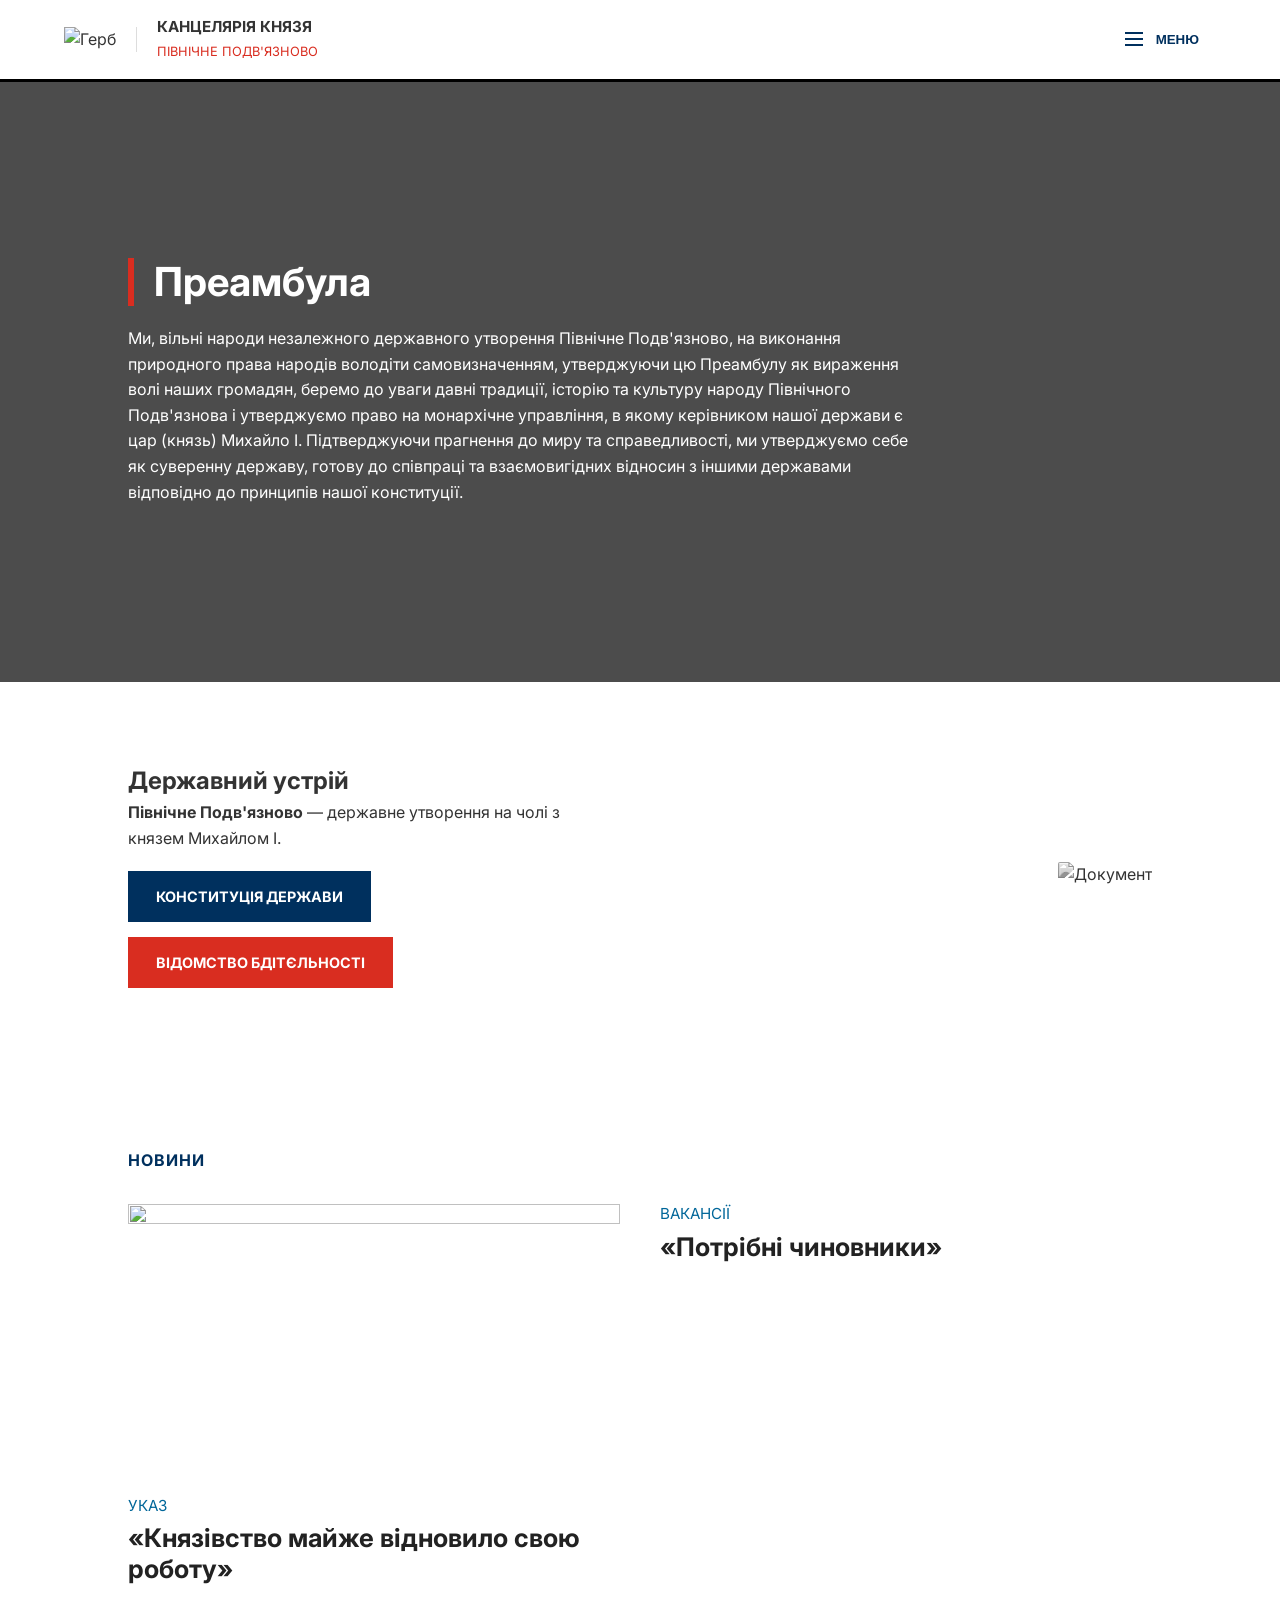
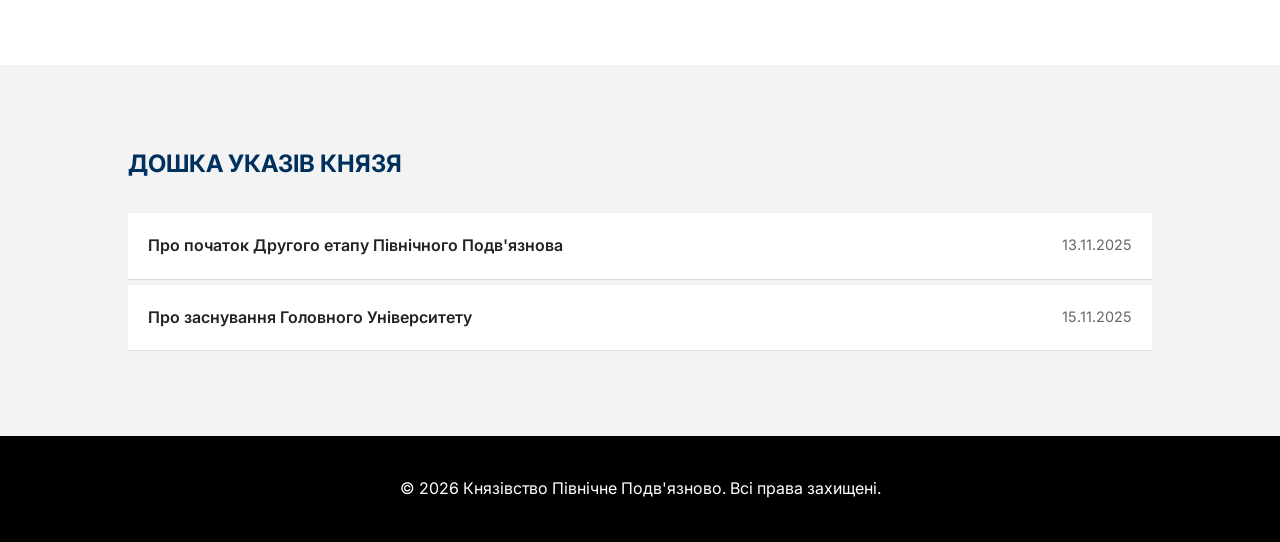
==== index.html @ 934196dd "Add files via upload" ====
<!DOCTYPE html>
<html lang="uk">
<head>
    <meta charset="UTF-8">
    <meta name="viewport" content="width=device-width, initial-scale=1.0">
    <title>Північне Подв'язново — Офіційний портал</title>
    <link href="https://fonts.googleapis.com/css2?family=Inter:wght@300;400;600;700&display=swap" rel="stylesheet">
    <style>
        :root {
            --gov-blue: #00305e;
            --gov-red: #d92d20;
            --gov-black: #000000;
            --gov-grey: #f3f3f3;
            --transition: all 0.3s cubic-bezier(0.25, 0.8, 0.25, 1);
        }

        * { box-sizing: border-box; margin: 0; padding: 0; }

        body {
            font-family: 'Inter', sans-serif;
            background-color: #fff;
            color: #333;
            line-height: 1.6;
        }

        /* --- ШАПКА ТА МЕНЮ --- */
        header {
            display: flex;
            align-items: center;
            justify-content: space-between;
            padding: 15px 5%;
            border-bottom: 3px solid var(--gov-black);
            background: #fff;
            position: sticky;
            top: 0;
            z-index: 1000;
        }

        .header-left { display: flex; align-items: center; }
        .logo-box img { height: 65px; margin-right: 20px; border-right: 1px solid #ddd; padding-right: 20px; }
        .header-title { font-weight: 700; text-transform: uppercase; font-size: 0.95rem; }
        .header-title span { color: var(--gov-red); font-size: 0.8rem; font-weight: 400; }

        .menu-btn {
            background: none; border: 2px solid transparent; cursor: pointer;
            display: flex; align-items: center; font-weight: 700; color: var(--gov-blue);
            padding: 8px 15px; transition: var(--transition);
        }
        .menu-btn:hover { color: var(--gov-red); border-color: var(--gov-red); }

        #menuOverlay {
            position: fixed; top: 0; left: 0; width: 100%; height: 100%;
            background: white; z-index: 2000; display: none; padding: 50px 10%;
            animation: fadeIn 0.3s ease; overflow-y: auto;
        }
        @keyframes fadeIn { from { opacity: 0; } to { opacity: 1; } }
        .close-btn { background: var(--gov-black); color: white; border: none; padding: 10px 25px; cursor: pointer; font-weight: 700; margin-bottom: 40px; }
        .close-btn:hover { background: var(--gov-red); }

        .menu-grid { display: grid; grid-template-columns: repeat(auto-fit, minmax(280px, 1fr)); gap: 40px; }
        .menu-section h3 { color: var(--gov-blue); border-bottom: 2px solid var(--gov-red); padding-bottom: 10px; margin-bottom: 15px; text-transform: uppercase; }
        .menu-list { list-style: none; }
        .menu-list li { margin-bottom: 12px; }
        .menu-list a { text-decoration: none; color: #000; transition: 0.2s; display: block; }
        .menu-list a:hover { color: var(--gov-red); padding-left: 8px; }

        /* --- БЛОК 1: ПРЕАМБУЛА --- */
        .block-preamble {
            position: relative; height: 600px; display: flex; align-items: center; color: white;
            background: url('Зображення/main_photo.png') top center/cover;
            padding: 0 10%;
        }
        .block-preamble::before {
            content: ""; position: absolute; top: 0; left: 0; width: 100%; height: 100%;
            background: rgba(0, 0, 0, 0.7); z-index: 1;
        }
        .preamble-content { position: relative; z-index: 2; max-width: 800px; }
        .preamble-content h1 { font-size: 2.5rem; margin-bottom: 20px; border-left: 6px solid var(--gov-red); padding-left: 20px; line-height: 1.2; }

        /* --- БЛОК 2: ПРО КНЯЗІВСТВО --- */
        .block-about { padding: 80px 10%; background: #fff; display: grid; grid-template-columns: 1fr 1fr; gap: 60px; align-items: center; }
        .btn-group { display: flex; gap: 15px; flex-wrap: wrap; margin-top: 20px; }
        .btn { padding: 14px 28px; text-decoration: none; font-weight: 700; transition: var(--transition); text-transform: uppercase; font-size: 0.9rem; border: none; cursor: pointer; }
        .btn-blue { background: var(--gov-blue); color: white; }
        .btn-red { background: var(--gov-red); color: white; }

        /* --- БЛОК 3: НОВИНИ --- */
        .block-news { padding: 80px 10%; background: #fff; }
        .section-label { color: var(--gov-blue); font-weight: 700; text-transform: uppercase; letter-spacing: 1px; display: block; margin-bottom: 30px; }
        
        .news-grid {
            display: grid;
            grid-template-columns: repeat(auto-fit, minmax(400px, 1fr));
            gap: 40px;
        }

        .news-card {
            text-decoration: none;
            color: inherit;
            display: flex;
            flex-direction: column;
            cursor: pointer;
        }

        .news-card img {
            width: 100%;
            aspect-ratio: 16 / 9;
            object-fit: cover;
            margin-bottom: 15px;
            transition: opacity 0.3s;
        }
        .news-card:hover img { opacity: 0.9; }

        .news-category {
            color: #006699;
            font-size: 0.95rem;
            font-weight: 400;
            margin-bottom: 8px;
            display: block;
            line-height: 1.3;
        }

        .news-card h3 {
            font-size: 1.6rem;
            font-weight: 700;
            line-height: 1.2;
            color: #222;
            margin: 0;
        }

        .show-more-container {
            margin-top: 50px;
            border-top: 1px solid #eee;
            padding-top: 25px;
        }

        .btn-show-more {
            background: none;
            border: none;
            color: #00305e;
            font-weight: 600;
            cursor: pointer;
            display: flex;
            align-items: center;
            font-size: 1.1rem;
            transition: 0.2s;
        }
        .btn-show-more:hover { color: var(--gov-red); }

        /* --- МОДАЛЬНЕ ВІКНО --- */
        #newsModal {
            position: fixed; top: 0; left: 0; width: 100%; height: 100%;
            background: rgba(0,0,0,0.85); z-index: 3000; display: none;
            overflow-y: auto; padding: 20px;
        }
        .modal-body {
            background: white; max-width: 900px; margin: 40px auto; 
            padding: 50px; position: relative; border-radius: 2px;
        }

        /* --- УКАЗИ --- */
        .block-decrees { padding: 80px 10%; background: var(--gov-grey); }
        .decree-item { 
            display: flex; justify-content: space-between; padding: 20px; 
            border-bottom: 1px solid #ddd; transition: 0.2s; background: white; margin-bottom: 5px;
            cursor: pointer;
        }
        .decree-item:hover { border-left: 5px solid var(--gov-red); padding-left: 25px; }
        .decree-title { font-weight: 600; color: #222; }
        .decree-date { color: #666; font-size: 0.9rem; }

        footer { padding: 40px 10%; background: var(--gov-black); color: white; text-align: center; }

        @media (max-width: 768px) {
            .block-about { grid-template-columns: 1fr; }
            .news-grid { grid-template-columns: 1fr; }
            .modal-body { padding: 25px; }
            .decree-item { flex-direction: column; gap: 5px; }
        }
    </style>
</head>
<body>

<div id="menuOverlay">
    <button class="close-btn" onclick="toggleMenu()">✕ ЗАКРИТИ МЕНЮ</button>
    <div class="menu-grid">
        <div class="menu-section">
            <h3>Держава</h3>
            <ul class="menu-list">
                <li><a href="index.html">Головна сторінка</a></li>
                <li><a href="about.html">Про державу</a></li>
                <li><a href="constitution.html">Конституція</a></li>
            </ul>
        </div>
        <div class="menu-section">
            <h3>Канцлер</h3>
            <ul class="menu-list">
                <li><a href="kantsler.html">Відомство Канцлера</a></li>
                <li><a href="bditelnosti.html">Відомство Бдітєльності</a></li>
                <li><a href="groshey.html">Відомство Грошей</a></li>
                <li><a href="sprav.html">Відомство Земських справ</a></li>
                <li><a href="rosvidka.html">Служба Зовнішньої Розвідки</a></li>
                <li><a href="naval.html">Флот Північного Підв'язнова</a></li>
                <li><a href="FASDN.html">FASDN</a></li>
                <li><a href="APDPN.html">APDPN</a></li>
            </ul>
        </div>
        <div class="menu-section">
            <h3>Громадянам</h3>
            <ul class="menu-list">
                <li><a href="#">Титули та жалування</a></li>
                <li><a href="#">Підданство</a></li>
            </ul>
        </div>
    </div>
</div>

<header>
    <div class="header-left">
        <div class="logo-box"><img src="Зображення/герб.png" alt="Герб"></div>
        <div class="header-title">Канцелярія Князя <br><span>Північне Подв'язново</span></div>
    </div>
    <button class="menu-btn" onclick="toggleMenu()">
        <svg width="24" height="24" viewBox="0 0 24 24" fill="none" stroke="currentColor" stroke-width="2"><line x1="3" y1="12" x2="21" y2="12"></line><line x1="3" y1="6" x2="21" y2="6"></line><line x1="3" y1="18" x2="21" y2="18"></line></svg>
        <span style="margin-left:10px">МЕНЮ</span>
    </button>
</header>

<section class="block-preamble">
    <div class="preamble-content">
        <h1>Преамбула</h1>
        <p>Ми, вільні народи незалежного державного утворення Північне Подв'язново, на виконання природного права народів володіти самовизначенням, утверджуючи цю Преамбулу як вираження волі наших громадян, беремо до уваги давні традиції, історію та культуру народу Північного Подв'язнова і утверджуємо право на монархічне управління, в якому керівником нашої держави є цар (князь) Михайло I. Підтверджуючи прагнення до миру та справедливості, ми утверджуємо себе як суверенну державу, готову до співпраці та взаємовигідних відносин з іншими державами відповідно до принципів нашої конституції.</p>
    </div>
</section>

<section class="block-about">
    <div class="about-text">
        <h2>Державний устрій</h2>
        <p><strong>Північне Подв'язново</strong> — державне утворення на чолі з князем Михайлом I.</p>
        <div class="btn-group">
            <a href="constitution.html" class="btn btn-blue">Конституція держави</a>
            <a href="bditelnosti.html" class="btn btn-red">Відомство Бдітєльності</a>
        </div>
    </div>
    <div style="text-align: right;">
        <img src="https://images.unsplash.com/photo-1599427303058-f04cbcf4756f?q=80&w=500" alt="Документ" style="width: 100%; max-width: 400px; border-radius: 2px; filter: grayscale(1);">
    </div>
</section>

<section class="block-news">
    <span class="section-label">Новини</span>
    <div id="news-container" class="news-grid"></div>
    
    <div class="show-more-container">
        <button id="load-more-btn" class="btn-show-more" onclick="showMoreNews()">
            <span style="font-size: 24px; margin-right: 12px; font-weight: 300;">+</span> показати більше
        </button>
    </div>
</section>

<section class="block-decrees">
    <h2 style="margin-bottom: 30px; text-transform: uppercase; color: var(--gov-blue);">Дошка указів князя</h2>
    <div id="decrees-container">
        </div>
</section>

<div id="newsModal">
    <div class="modal-body">
        <button onclick="closeNews()" style="position:absolute; top:30px; right:30px; border:none; background:var(--gov-red); color:white; padding:10px 20px; cursor:pointer; font-weight:bold;">✕ ЗАКРИТИ</button>
        <div id="modalContent"></div>
    </div>
</div>

<footer>
    <p>&copy; 2026 Князівство Північне Подв'язново. Всі права захищені.</p>
</footer>

<script>
    // --- МЕНЮ ---
    function toggleMenu() {
        const menu = document.getElementById('menuOverlay');
        const isVisible = menu.style.display === 'block';
        menu.style.display = isVisible ? 'none' : 'block';
        document.body.style.overflow = isVisible ? 'auto' : 'hidden';
    }

    // --- ЛОГІКА НОВИН ---
    let currentLimit = 2;
    let allNewsData = [];

    async function loadNews() {
        try {
            const response = await fetch('news.json');
            allNewsData = await response.json();
            renderNews();
        } catch (error) {
            console.error("Помилка завантаження news.json:", error);
        }
    }

    function renderNews() {
        const container = document.getElementById('news-container');
        const visibleNews = allNewsData.slice(0, currentLimit);
        
        container.innerHTML = visibleNews.map(item => `
            <div class="news-card" onclick="openNews(${item.id})">
                ${item.image ? `<img src="${item.image}" alt="">` : ''}
                <div class="news-body">
                    <span class="news-category">${item.category}</span>
                    <h3>«${item.title}»</h3>
                </div>
            </div>
        `).join('');

        if (currentLimit >= allNewsData.length) {
            document.querySelector('.show-more-container').style.display = 'none';
        }
    }

    function showMoreNews() {
        currentLimit += 2;
        renderNews();
    }

    function openNews(id) {
        const item = allNewsData.find(n => n.id === id);
        const modal = document.getElementById('newsModal');
        const content = document.getElementById('modalContent');
        
        content.innerHTML = `
            <span style="color:#006699; font-weight:600; text-transform:uppercase; font-size:0.9rem;">${item.category}</span>
            <h2 style="margin:15px 0; font-size:2.5rem; line-height:1.1;">«${item.title}»</h2>
            <p style="color:#888; margin-bottom:30px;">Опубліковано: ${item.date}</p>
            ${item.image ? `<img src="${item.image}" style="width:100%; margin-bottom:30px; border-radius:2px;">` : ''}
            <div style="font-size:1.2rem; line-height:1.8; color:#333; white-space: pre-wrap;">${item.fullText}</div>
        `;
        
        modal.style.display = 'block';
        document.body.style.overflow = 'hidden';
    }

    // --- ЛОГІКА УКАЗІВ ---
    async function loadDecrees() {
        try {
            const response = await fetch('decrees.json');
            const decreesData = await response.json();
            const container = document.getElementById('decrees-container');
            
            container.innerHTML = decreesData.map(decree => `
                <div class="decree-item" onclick="openDecree(${decree.id})">
                    <span class="decree-title">${decree.title}</span>
                    <span class="decree-date">${decree.date}</span>
                </div>
            `).join('');

            window.allDecrees = decreesData;
        } catch (error) {
            console.error("Помилка завантаження указів:", error);
        }
    }

    function openDecree(id) {
        const decree = window.allDecrees.find(d => d.id === id);
        const modal = document.getElementById('newsModal');
        const content = document.getElementById('modalContent');
        
        content.innerHTML = `
            <span style="color:var(--gov-red); font-weight:700; text-transform:uppercase; letter-spacing:1px;">Офіційний указ</span>
            <h2 style="margin:15px 0; font-size:2rem; line-height:1.2;">${decree.title}</h2>
            <p style="color:#666;">Дата видання: ${decree.date}</p>
            <hr style="margin:20px 0; border:0; border-top:2px solid var(--gov-black);">
            <div style="font-size:1.15rem; line-height:1.8; white-space: pre-wrap; font-family: 'Times New Roman', serif; color:#111;">${decree.fullText}</div>
        `;
        
        modal.style.display = 'block';
        document.body.style.overflow = 'hidden';
    }

    function closeNews() {
        document.getElementById('newsModal').style.display = 'none';
        document.body.style.overflow = 'auto';
    }

    // СТАРТ
    window.onload = () => {
        loadNews();
        loadDecrees();
    };
</script>

</body>
</html>
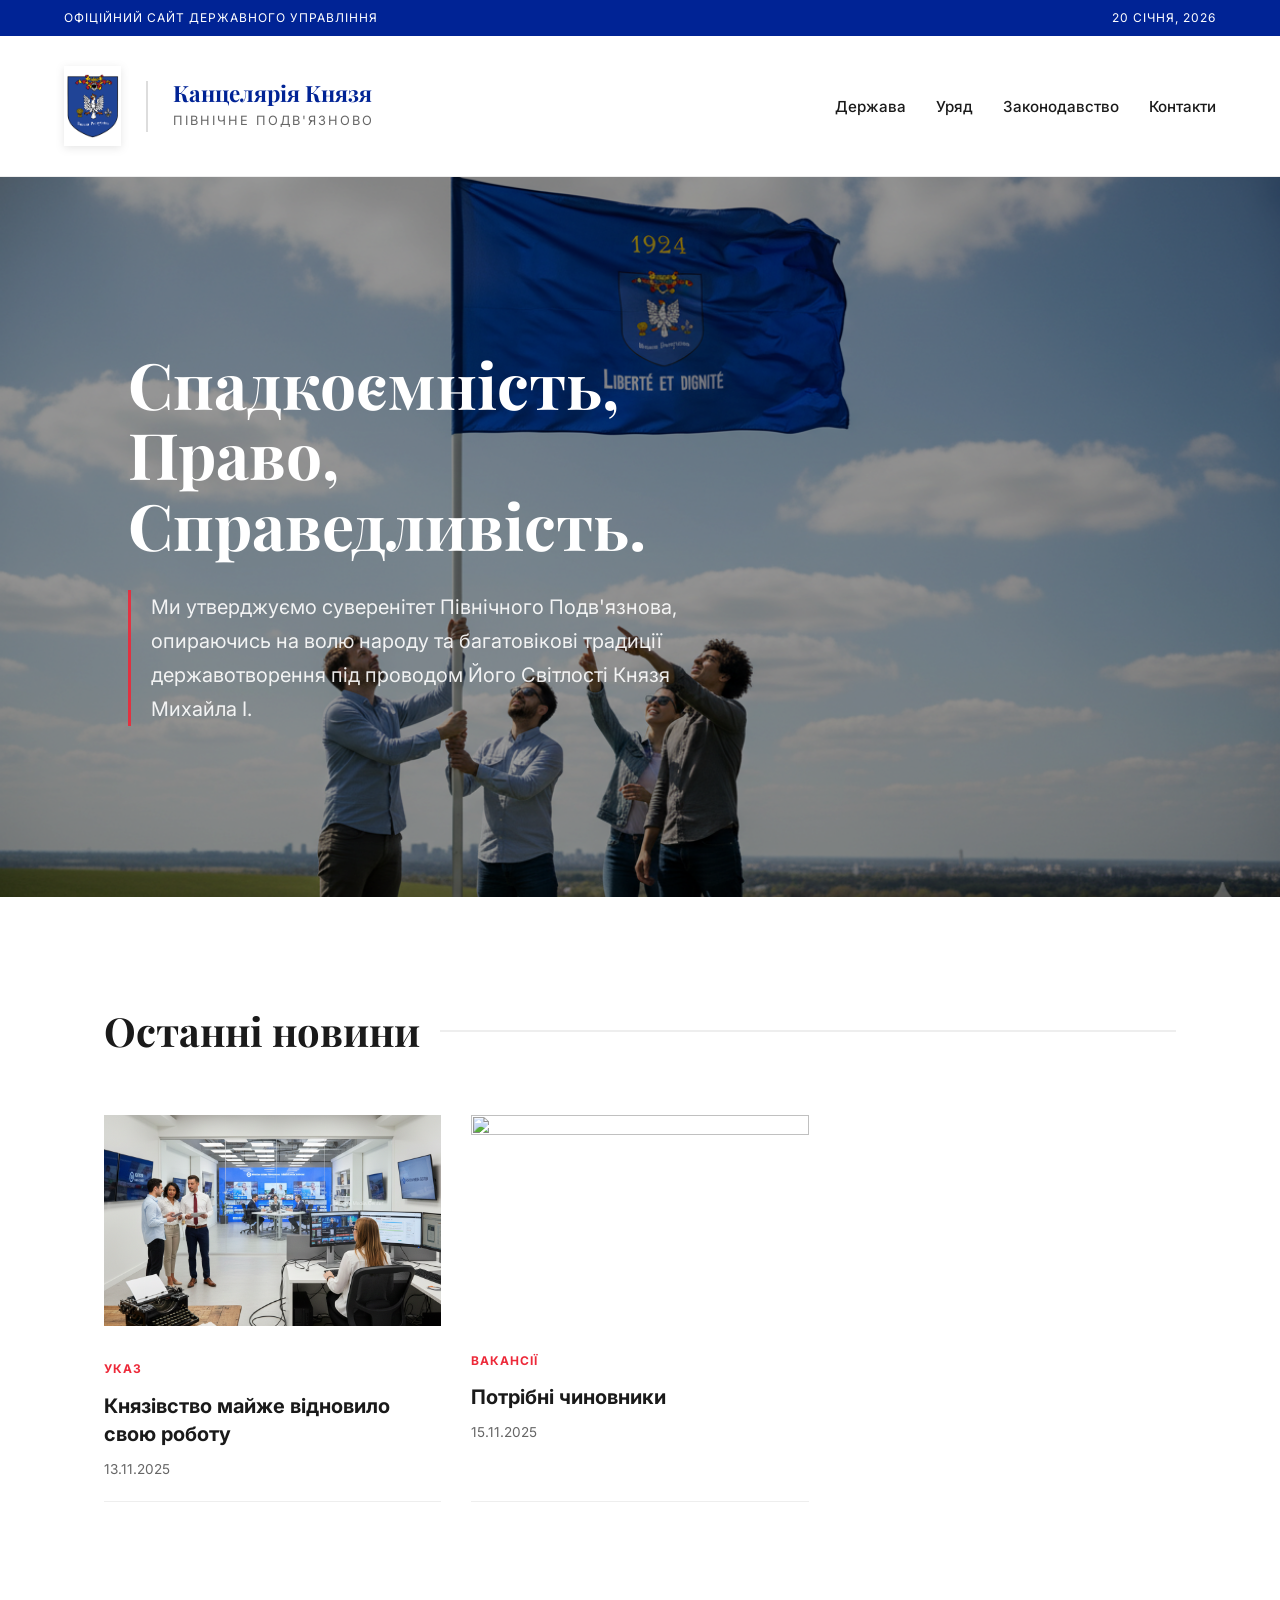
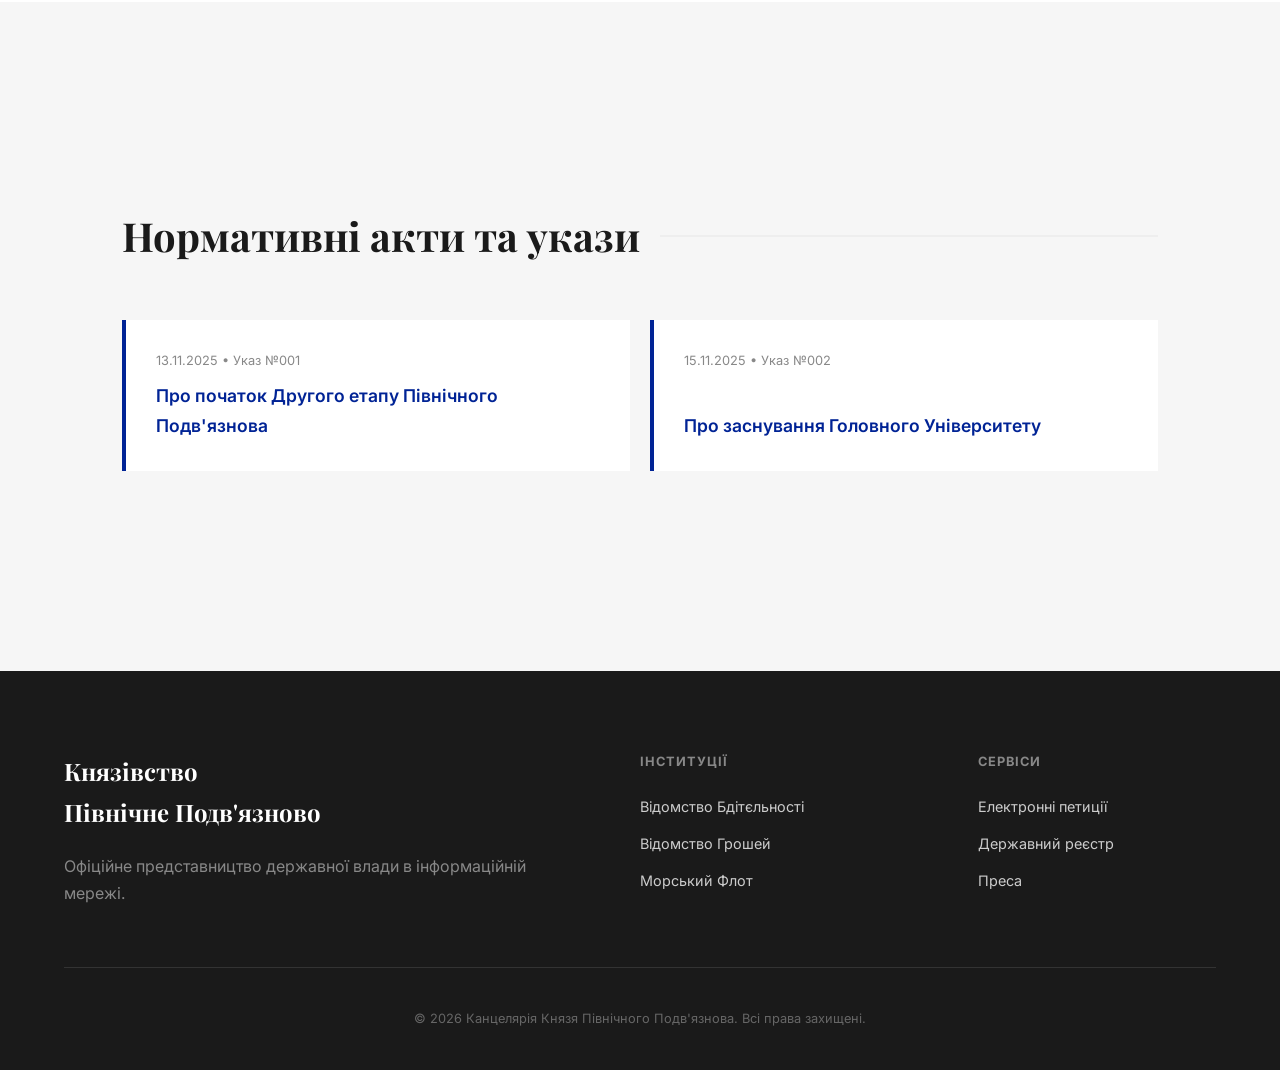
==== commit 7d9c781c: "Add files via upload" ====
--- a/index.html
+++ b/index.html
@@ -3,390 +3,507 @@
 <head>
     <meta charset="UTF-8">
     <meta name="viewport" content="width=device-width, initial-scale=1.0">
-    <title>Північне Подв'язново — Офіційний портал</title>
-    <link href="https://fonts.googleapis.com/css2?family=Inter:wght@300;400;600;700&display=swap" rel="stylesheet">
+    <title>Офіційний портал | Північне Подв'язново</title>
+    <link href="https://fonts.googleapis.com/css2?family=Inter:wght@300;400;500;600;700&family=Playfair+Display:wght@700&display=swap" rel="stylesheet">
     <style>
         :root {
-            --gov-blue: #00305e;
-            --gov-red: #d92d20;
-            --gov-black: #000000;
-            --gov-grey: #f3f3f3;
-            --transition: all 0.3s cubic-bezier(0.25, 0.8, 0.25, 1);
+            --color-primary: #002395; /* Deep European Blue */
+            --color-accent: #ed2939;  /* Noble Red */
+            --color-text: #1a1a1a;
+            --color-bg-alt: #f6f6f6;
+            --container-width: 1200px;
+            --transition: all 0.4s cubic-bezier(0.165, 0.84, 0.44, 1);
         }
 
         * { box-sizing: border-box; margin: 0; padding: 0; }
 
         body {
-            font-family: 'Inter', sans-serif;
-            background-color: #fff;
-            color: #333;
-            line-height: 1.6;
-        }
-
-        /* --- ШАПКА ТА МЕНЮ --- */
+            font-family: 'Inter', -apple-system, sans-serif;
+            background-color: #ffffff;
+            color: var(--color-text);
+            line-height: 1.7;
+            -webkit-font-smoothing: antialiased;
+        }
+
+        /* --- ВЕРХНЯ ПАНЕЛЬ (Top Bar) --- */
+        .top-bar {
+            background: var(--color-primary);
+            color: white;
+            padding: 8px 5%;
+            font-size: 0.75rem;
+            letter-spacing: 1px;
+            text-transform: uppercase;
+            display: flex;
+            justify-content: space-between;
+        }
+
+        /* --- ШАПКА (Header) --- */
         header {
+            padding: 30px 5%;
             display: flex;
             align-items: center;
             justify-content: space-between;
-            padding: 15px 5%;
-            border-bottom: 3px solid var(--gov-black);
             background: #fff;
+            border-bottom: 1px solid #eee;
             position: sticky;
             top: 0;
             z-index: 1000;
         }
 
-        .header-left { display: flex; align-items: center; }
-        .logo-box img { height: 65px; margin-right: 20px; border-right: 1px solid #ddd; padding-right: 20px; }
-        .header-title { font-weight: 700; text-transform: uppercase; font-size: 0.95rem; }
-        .header-title span { color: var(--gov-red); font-size: 0.8rem; font-weight: 400; }
-
-        .menu-btn {
-            background: none; border: 2px solid transparent; cursor: pointer;
-            display: flex; align-items: center; font-weight: 700; color: var(--gov-blue);
-            padding: 8px 15px; transition: var(--transition);
-        }
-        .menu-btn:hover { color: var(--gov-red); border-color: var(--gov-red); }
-
-        #menuOverlay {
-            position: fixed; top: 0; left: 0; width: 100%; height: 100%;
-            background: white; z-index: 2000; display: none; padding: 50px 10%;
-            animation: fadeIn 0.3s ease; overflow-y: auto;
-        }
-        @keyframes fadeIn { from { opacity: 0; } to { opacity: 1; } }
-        .close-btn { background: var(--gov-black); color: white; border: none; padding: 10px 25px; cursor: pointer; font-weight: 700; margin-bottom: 40px; }
-        .close-btn:hover { background: var(--gov-red); }
-
-        .menu-grid { display: grid; grid-template-columns: repeat(auto-fit, minmax(280px, 1fr)); gap: 40px; }
-        .menu-section h3 { color: var(--gov-blue); border-bottom: 2px solid var(--gov-red); padding-bottom: 10px; margin-bottom: 15px; text-transform: uppercase; }
-        .menu-list { list-style: none; }
-        .menu-list li { margin-bottom: 12px; }
-        .menu-list a { text-decoration: none; color: #000; transition: 0.2s; display: block; }
-        .menu-list a:hover { color: var(--gov-red); padding-left: 8px; }
-
-        /* --- БЛОК 1: ПРЕАМБУЛА --- */
-        .block-preamble {
-            position: relative; height: 600px; display: flex; align-items: center; color: white;
-            background: url('Зображення/main_photo.png') top center/cover;
+        .gov-brand {
+            display: flex;
+            align-items: center;
+            gap: 25px;
+        }
+
+        .logo-seal {
+            height: 80px;
+            filter: drop-shadow(0 2px 4px rgba(0,0,0,0.1));
+        }
+
+        .brand-text {
+            border-left: 2px solid #ddd;
+            padding-left: 25px;
+        }
+
+        .brand-text h1 {
+            font-family: 'Playfair Display', serif;
+            font-size: 1.4rem;
+            line-height: 1.1;
+            color: var(--color-primary);
+        }
+
+        .brand-text p {
+            font-size: 0.8rem;
+            text-transform: uppercase;
+            letter-spacing: 2px;
+            color: #666;
+            margin-top: 5px;
+        }
+
+        /* --- НАВІГАЦІЯ --- */
+        nav ul {
+            display: flex;
+            list-style: none;
+            gap: 30px;
+        }
+
+        nav a {
+            text-decoration: none;
+            color: var(--color-text);
+            font-weight: 500;
+            font-size: 0.95rem;
+            transition: var(--transition);
+            padding-bottom: 5px;
+            border-bottom: 2px solid transparent;
+        }
+
+        nav a:hover {
+            color: var(--color-primary);
+            border-bottom-color: var(--color-accent);
+        }
+
+        /* --- ГЕРОЙ-СЕКЦІЯ (Hero) --- */
+        .hero {
+            position: relative;
+            height: 80vh;
+            min-height: 600px;
+            background: #000;
+            display: flex;
+            align-items: center;
+            overflow: hidden;
+        }
+
+        .hero-img {
+            position: absolute;
+            width: 100%;
+            height: 100%;
+            object-fit: cover;
+            opacity: 0.6;
+        }
+
+        .hero-content {
+            position: relative;
+            z-index: 10;
+            color: white;
             padding: 0 10%;
-        }
-        .block-preamble::before {
-            content: ""; position: absolute; top: 0; left: 0; width: 100%; height: 100%;
-            background: rgba(0, 0, 0, 0.7); z-index: 1;
-        }
-        .preamble-content { position: relative; z-index: 2; max-width: 800px; }
-        .preamble-content h1 { font-size: 2.5rem; margin-bottom: 20px; border-left: 6px solid var(--gov-red); padding-left: 20px; line-height: 1.2; }
-
-        /* --- БЛОК 2: ПРО КНЯЗІВСТВО --- */
-        .block-about { padding: 80px 10%; background: #fff; display: grid; grid-template-columns: 1fr 1fr; gap: 60px; align-items: center; }
-        .btn-group { display: flex; gap: 15px; flex-wrap: wrap; margin-top: 20px; }
-        .btn { padding: 14px 28px; text-decoration: none; font-weight: 700; transition: var(--transition); text-transform: uppercase; font-size: 0.9rem; border: none; cursor: pointer; }
-        .btn-blue { background: var(--gov-blue); color: white; }
-        .btn-red { background: var(--gov-red); color: white; }
-
-        /* --- БЛОК 3: НОВИНИ --- */
-        .block-news { padding: 80px 10%; background: #fff; }
-        .section-label { color: var(--gov-blue); font-weight: 700; text-transform: uppercase; letter-spacing: 1px; display: block; margin-bottom: 30px; }
-        
+            max-width: 900px;
+        }
+
+        .hero-content h2 {
+            font-family: 'Playfair Display', serif;
+            font-size: 4rem;
+            line-height: 1.1;
+            margin-bottom: 30px;
+        }
+
+        .hero-content p {
+            font-size: 1.25rem;
+            opacity: 0.9;
+            max-width: 600px;
+            border-left: 3px solid var(--color-accent);
+            padding-left: 20px;
+        }
+
+        /* --- СІТКА НОВИН --- */
+        .section-container {
+            padding: 100px 5%;
+            max-width: var(--container-width);
+            margin: 0 auto;
+        }
+
+        .section-title {
+            font-family: 'Playfair Display', serif;
+            font-size: 2.5rem;
+            margin-bottom: 50px;
+            display: flex;
+            align-items: center;
+            gap: 20px;
+        }
+
+        .section-title::after {
+            content: "";
+            height: 2px;
+            background: #eee;
+            flex-grow: 1;
+        }
+
         .news-grid {
             display: grid;
-            grid-template-columns: repeat(auto-fit, minmax(400px, 1fr));
-            gap: 40px;
+            grid-template-columns: repeat(3, 1fr);
+            gap: 30px;
         }
 
         .news-card {
             text-decoration: none;
             color: inherit;
-            display: flex;
-            flex-direction: column;
+            transition: var(--transition);
+            border-bottom: 1px solid #eee;
+            padding-bottom: 20px;
             cursor: pointer;
+        }
+
+        .news-card:hover {
+            transform: translateY(-5px);
         }
 
         .news-card img {
             width: 100%;
-            aspect-ratio: 16 / 9;
+            aspect-ratio: 16/10;
             object-fit: cover;
-            margin-bottom: 15px;
-            transition: opacity 0.3s;
-        }
-        .news-card:hover img { opacity: 0.9; }
-
-        .news-category {
-            color: #006699;
-            font-size: 0.95rem;
-            font-weight: 400;
-            margin-bottom: 8px;
-            display: block;
-            line-height: 1.3;
+            margin-bottom: 20px;
+        }
+
+        .news-tag {
+            color: var(--color-accent);
+            font-weight: 700;
+            font-size: 0.75rem;
+            text-transform: uppercase;
+            letter-spacing: 1px;
         }
 
         .news-card h3 {
-            font-size: 1.6rem;
-            font-weight: 700;
-            line-height: 1.2;
-            color: #222;
-            margin: 0;
-        }
-
-        .show-more-container {
-            margin-top: 50px;
-            border-top: 1px solid #eee;
-            padding-top: 25px;
-        }
-
-        .btn-show-more {
-            background: none;
+            font-size: 1.25rem;
+            margin: 10px 0;
+            line-height: 1.4;
+        }
+
+        /* --- ПАНЕЛЬ УКАЗІВ --- */
+        .decree-section {
+            background: var(--color-bg-alt);
+            padding: 100px 5%;
+        }
+
+        .decree-list {
+            display: grid;
+            grid-template-columns: 1fr 1fr;
+            gap: 20px;
+        }
+
+        .decree-item {
+            background: #fff;
+            padding: 30px;
+            display: flex;
+            flex-direction: column;
+            justify-content: space-between;
+            border-left: 4px solid var(--color-primary);
+            transition: var(--transition);
+            cursor: pointer;
+        }
+
+        .decree-item:hover {
+            box-shadow: 0 10px 30px rgba(0,0,0,0.05);
+        }
+
+        .decree-meta { font-size: 0.8rem; color: #888; margin-bottom: 10px; }
+        .decree-name { font-weight: 600; font-size: 1.1rem; color: var(--color-primary); }
+
+        /* --- МОДАЛЬНЕ ВІКНО (Quick View) --- */
+        .modal-overlay {
+            position: fixed;
+            top: 0; left: 0; width: 100%; height: 100%;
+            background: rgba(0, 0, 0, 0.4);
+            backdrop-filter: blur(8px);
+            z-index: 2000;
+            display: none;
+            justify-content: center;
+            align-items: center;
+            padding: 20px;
+        }
+
+        .modal-window {
+            background: white;
+            width: 100%;
+            max-width: 800px;
+            max-height: 90vh;
+            overflow-y: auto;
+            position: relative;
+            padding: 60px;
+            box-shadow: 0 25px 50px -12px rgba(0, 0, 0, 0.25);
+        }
+
+        .modal-close {
+            position: absolute;
+            top: 20px;
+            right: 20px;
+            background: var(--color-bg-alt);
             border: none;
-            color: #00305e;
-            font-weight: 600;
+            width: 40px;
+            height: 40px;
             cursor: pointer;
+            font-size: 1.5rem;
             display: flex;
             align-items: center;
-            font-size: 1.1rem;
-            transition: 0.2s;
-        }
-        .btn-show-more:hover { color: var(--gov-red); }
-
-        /* --- МОДАЛЬНЕ ВІКНО --- */
-        #newsModal {
-            position: fixed; top: 0; left: 0; width: 100%; height: 100%;
-            background: rgba(0,0,0,0.85); z-index: 3000; display: none;
-            overflow-y: auto; padding: 20px;
-        }
-        .modal-body {
-            background: white; max-width: 900px; margin: 40px auto; 
-            padding: 50px; position: relative; border-radius: 2px;
-        }
-
-        /* --- УКАЗИ --- */
-        .block-decrees { padding: 80px 10%; background: var(--gov-grey); }
-        .decree-item { 
-            display: flex; justify-content: space-between; padding: 20px; 
-            border-bottom: 1px solid #ddd; transition: 0.2s; background: white; margin-bottom: 5px;
-            cursor: pointer;
-        }
-        .decree-item:hover { border-left: 5px solid var(--gov-red); padding-left: 25px; }
-        .decree-title { font-weight: 600; color: #222; }
-        .decree-date { color: #666; font-size: 0.9rem; }
-
-        footer { padding: 40px 10%; background: var(--gov-black); color: white; text-align: center; }
+            justify-content: center;
+            transition: var(--transition);
+        }
+
+        .modal-close:hover {
+            background: var(--color-accent);
+            color: white;
+        }
+
+        .modal-content-text {
+            font-size: 1.15rem;
+            line-height: 1.8;
+            color: #333;
+            white-space: pre-wrap;
+        }
+
+        /* --- ФУТЕР --- */
+        footer {
+            background: var(--color-text);
+            color: white;
+            padding: 80px 5% 40px;
+        }
+
+        .footer-grid {
+            max-width: var(--container-width);
+            margin: 0 auto;
+            display: grid;
+            grid-template-columns: 2fr 1fr 1fr;
+            gap: 100px;
+            margin-bottom: 60px;
+        }
+
+        .footer-logo h2 { font-family: 'Playfair Display', serif; margin-bottom: 20px; }
+        .footer-links h4 { margin-bottom: 20px; text-transform: uppercase; font-size: 0.8rem; letter-spacing: 1px; color: #888; }
+        .footer-links ul { list-style: none; }
+        .footer-links li { margin-bottom: 10px; }
+        .footer-links a { color: #ccc; text-decoration: none; font-size: 0.9rem; }
+        
+        .footer-bottom {
+            border-top: 1px solid #333;
+            padding-top: 40px;
+            text-align: center;
+            font-size: 0.8rem;
+            color: #666;
+        }
+
+        /* Адаптивність */
+        @media (max-width: 1024px) {
+            .news-grid { grid-template-columns: repeat(2, 1fr); }
+            .hero-content h2 { font-size: 2.5rem; }
+        }
 
         @media (max-width: 768px) {
-            .block-about { grid-template-columns: 1fr; }
-            .news-grid { grid-template-columns: 1fr; }
-            .modal-body { padding: 25px; }
-            .decree-item { flex-direction: column; gap: 5px; }
+            header { flex-direction: column; gap: 20px; }
+            .news-grid, .decree-list, .footer-grid { grid-template-columns: 1fr; }
+            .gov-brand { flex-direction: column; text-align: center; }
+            .brand-text { border: none; padding: 0; }
+            .modal-window { padding: 30px; }
         }
     </style>
 </head>
 <body>
 
-<div id="menuOverlay">
-    <button class="close-btn" onclick="toggleMenu()">✕ ЗАКРИТИ МЕНЮ</button>
-    <div class="menu-grid">
-        <div class="menu-section">
-            <h3>Держава</h3>
-            <ul class="menu-list">
-                <li><a href="index.html">Головна сторінка</a></li>
-                <li><a href="about.html">Про державу</a></li>
-                <li><a href="constitution.html">Конституція</a></li>
+    <div class="top-bar">
+        <span>Офіційний сайт державного управління</span>
+        <span>20 Січня, 2026</span>
+    </div>
+
+    <header>
+        <div class="gov-brand">
+            <img src="Зображення/герб.png" alt="Seal" class="logo-seal">
+            <div class="brand-text">
+                <h1>Канцелярія Князя</h1>
+                <p>Північне Подв'язново</p>
+            </div>
+        </div>
+        <nav>
+            <ul>
+                <li><a href="about.html">Держава</a></li>
+                <li><a href="kantsler.html">Уряд</a></li>
+                <li><a href="constitution.html">Законодавство</a></li>
+                <li><a href="#">Контакти</a></li>
             </ul>
+        </nav>
+    </header>
+
+    <section class="hero">
+        <img src="Зображення/main_photo.png" alt="Palace" class="hero-img">
+        <div class="hero-content">
+            <h2>Спадкоємність, <br>Право, Справедливість.</h2>
+            <p>Ми утверджуємо суверенітет Північного Подв'язнова, опираючись на волю народу та багатовікові традиції державотворення під проводом Його Світлості Князя Михайла I.</p>
         </div>
-        <div class="menu-section">
-            <h3>Канцлер</h3>
-            <ul class="menu-list">
-                <li><a href="kantsler.html">Відомство Канцлера</a></li>
-                <li><a href="bditelnosti.html">Відомство Бдітєльності</a></li>
-                <li><a href="groshey.html">Відомство Грошей</a></li>
-                <li><a href="sprav.html">Відомство Земських справ</a></li>
-                <li><a href="rosvidka.html">Служба Зовнішньої Розвідки</a></li>
-                <li><a href="naval.html">Флот Північного Підв'язнова</a></li>
-                <li><a href="FASDN.html">FASDN</a></li>
-                <li><a href="APDPN.html">APDPN</a></li>
-            </ul>
+    </section>
+
+    <main class="section-container">
+        <h2 class="section-title">Останні новини</h2>
+        <div id="news-container" class="news-grid">
+            </div>
+    </main>
+
+    <section class="decree-section">
+        <div class="section-container">
+            <h2 class="section-title">Нормативні акти та укази</h2>
+            <div id="decrees-container" class="decree-list">
+                </div>
         </div>
-        <div class="menu-section">
-            <h3>Громадянам</h3>
-            <ul class="menu-list">
-                <li><a href="#">Титули та жалування</a></li>
-                <li><a href="#">Підданство</a></li>
-            </ul>
+    </section>
+
+    <footer>
+        <div class="footer-grid">
+            <div class="footer-logo">
+                <h2>Князівство <br>Північне Подв'язново</h2>
+                <p style="color: #888;">Офіційне представництво державної влади в інформаційній мережі.</p>
+            </div>
+            <div class="footer-links">
+                <h4>Інституції</h4>
+                <ul>
+                    <li><a href="bditelnosti.html">Відомство Бдітєльності</a></li>
+                    <li><a href="groshey.html">Відомство Грошей</a></li>
+                    <li><a href="naval.html">Морський Флот</a></li>
+                </ul>
+            </div>
+            <div class="footer-links">
+                <h4>Сервіси</h4>
+                <ul>
+                    <li><a href="#">Електронні петиції</a></li>
+                    <li><a href="#">Державний реєстр</a></li>
+                    <li><a href="#">Преса</a></li>
+                </ul>
+            </div>
+        </div>
+        <div class="footer-bottom">
+            &copy; 2026 Канцелярія Князя Північного Подв'язнова. Всі права захищені.
+        </div>
+    </footer>
+
+    <div id="newsModal" class="modal-overlay" onclick="closeNews()">
+        <div class="modal-window" onclick="event.stopPropagation()">
+            <button class="modal-close" onclick="closeNews()">×</button>
+            <div id="modal-body">
+                </div>
         </div>
     </div>
-</div>
-
-<header>
-    <div class="header-left">
-        <div class="logo-box"><img src="Зображення/герб.png" alt="Герб"></div>
-        <div class="header-title">Канцелярія Князя <br><span>Північне Подв'язново</span></div>
-    </div>
-    <button class="menu-btn" onclick="toggleMenu()">
-        <svg width="24" height="24" viewBox="0 0 24 24" fill="none" stroke="currentColor" stroke-width="2"><line x1="3" y1="12" x2="21" y2="12"></line><line x1="3" y1="6" x2="21" y2="6"></line><line x1="3" y1="18" x2="21" y2="18"></line></svg>
-        <span style="margin-left:10px">МЕНЮ</span>
-    </button>
-</header>
-
-<section class="block-preamble">
-    <div class="preamble-content">
-        <h1>Преамбула</h1>
-        <p>Ми, вільні народи незалежного державного утворення Північне Подв'язново, на виконання природного права народів володіти самовизначенням, утверджуючи цю Преамбулу як вираження волі наших громадян, беремо до уваги давні традиції, історію та культуру народу Північного Подв'язнова і утверджуємо право на монархічне управління, в якому керівником нашої держави є цар (князь) Михайло I. Підтверджуючи прагнення до миру та справедливості, ми утверджуємо себе як суверенну державу, готову до співпраці та взаємовигідних відносин з іншими державами відповідно до принципів нашої конституції.</p>
-    </div>
-</section>
-
-<section class="block-about">
-    <div class="about-text">
-        <h2>Державний устрій</h2>
-        <p><strong>Північне Подв'язново</strong> — державне утворення на чолі з князем Михайлом I.</p>
-        <div class="btn-group">
-            <a href="constitution.html" class="btn btn-blue">Конституція держави</a>
-            <a href="bditelnosti.html" class="btn btn-red">Відомство Бдітєльності</a>
-        </div>
-    </div>
-    <div style="text-align: right;">
-        <img src="https://images.unsplash.com/photo-1599427303058-f04cbcf4756f?q=80&w=500" alt="Документ" style="width: 100%; max-width: 400px; border-radius: 2px; filter: grayscale(1);">
-    </div>
-</section>
-
-<section class="block-news">
-    <span class="section-label">Новини</span>
-    <div id="news-container" class="news-grid"></div>
-    
-    <div class="show-more-container">
-        <button id="load-more-btn" class="btn-show-more" onclick="showMoreNews()">
-            <span style="font-size: 24px; margin-right: 12px; font-weight: 300;">+</span> показати більше
-        </button>
-    </div>
-</section>
-
-<section class="block-decrees">
-    <h2 style="margin-bottom: 30px; text-transform: uppercase; color: var(--gov-blue);">Дошка указів князя</h2>
-    <div id="decrees-container">
-        </div>
-</section>
-
-<div id="newsModal">
-    <div class="modal-body">
-        <button onclick="closeNews()" style="position:absolute; top:30px; right:30px; border:none; background:var(--gov-red); color:white; padding:10px 20px; cursor:pointer; font-weight:bold;">✕ ЗАКРИТИ</button>
-        <div id="modalContent"></div>
-    </div>
-</div>
-
-<footer>
-    <p>&copy; 2026 Князівство Північне Подв'язново. Всі права захищені.</p>
-</footer>
-
-<script>
-    // --- МЕНЮ ---
-    function toggleMenu() {
-        const menu = document.getElementById('menuOverlay');
-        const isVisible = menu.style.display === 'block';
-        menu.style.display = isVisible ? 'none' : 'block';
-        document.body.style.overflow = isVisible ? 'auto' : 'hidden';
-    }
-
-    // --- ЛОГІКА НОВИН ---
-    let currentLimit = 2;
-    let allNewsData = [];
-
-    async function loadNews() {
-        try {
-            const response = await fetch('news.json');
-            allNewsData = await response.json();
-            renderNews();
-        } catch (error) {
-            console.error("Помилка завантаження news.json:", error);
-        }
-    }
-
-    function renderNews() {
-        const container = document.getElementById('news-container');
-        const visibleNews = allNewsData.slice(0, currentLimit);
-        
-        container.innerHTML = visibleNews.map(item => `
-            <div class="news-card" onclick="openNews(${item.id})">
-                ${item.image ? `<img src="${item.image}" alt="">` : ''}
-                <div class="news-body">
-                    <span class="news-category">${item.category}</span>
-                    <h3>«${item.title}»</h3>
-                </div>
-            </div>
-        `).join('');
-
-        if (currentLimit >= allNewsData.length) {
-            document.querySelector('.show-more-container').style.display = 'none';
-        }
-    }
-
-    function showMoreNews() {
-        currentLimit += 2;
-        renderNews();
-    }
-
-    function openNews(id) {
-        const item = allNewsData.find(n => n.id === id);
-        const modal = document.getElementById('newsModal');
-        const content = document.getElementById('modalContent');
-        
-        content.innerHTML = `
-            <span style="color:#006699; font-weight:600; text-transform:uppercase; font-size:0.9rem;">${item.category}</span>
-            <h2 style="margin:15px 0; font-size:2.5rem; line-height:1.1;">«${item.title}»</h2>
-            <p style="color:#888; margin-bottom:30px;">Опубліковано: ${item.date}</p>
-            ${item.image ? `<img src="${item.image}" style="width:100%; margin-bottom:30px; border-radius:2px;">` : ''}
-            <div style="font-size:1.2rem; line-height:1.8; color:#333; white-space: pre-wrap;">${item.fullText}</div>
-        `;
-        
-        modal.style.display = 'block';
-        document.body.style.overflow = 'hidden';
-    }
-
-    // --- ЛОГІКА УКАЗІВ ---
-    async function loadDecrees() {
-        try {
-            const response = await fetch('decrees.json');
-            const decreesData = await response.json();
-            const container = document.getElementById('decrees-container');
-            
-            container.innerHTML = decreesData.map(decree => `
-                <div class="decree-item" onclick="openDecree(${decree.id})">
-                    <span class="decree-title">${decree.title}</span>
-                    <span class="decree-date">${decree.date}</span>
-                </div>
-            `).join('');
-
-            window.allDecrees = decreesData;
-        } catch (error) {
-            console.error("Помилка завантаження указів:", error);
-        }
-    }
-
-    function openDecree(id) {
-        const decree = window.allDecrees.find(d => d.id === id);
-        const modal = document.getElementById('newsModal');
-        const content = document.getElementById('modalContent');
-        
-        content.innerHTML = `
-            <span style="color:var(--gov-red); font-weight:700; text-transform:uppercase; letter-spacing:1px;">Офіційний указ</span>
-            <h2 style="margin:15px 0; font-size:2rem; line-height:1.2;">${decree.title}</h2>
-            <p style="color:#666;">Дата видання: ${decree.date}</p>
-            <hr style="margin:20px 0; border:0; border-top:2px solid var(--gov-black);">
-            <div style="font-size:1.15rem; line-height:1.8; white-space: pre-wrap; font-family: 'Times New Roman', serif; color:#111;">${decree.fullText}</div>
-        `;
-        
-        modal.style.display = 'block';
-        document.body.style.overflow = 'hidden';
-    }
-
-    function closeNews() {
-        document.getElementById('newsModal').style.display = 'none';
-        document.body.style.overflow = 'auto';
-    }
-
-    // СТАРТ
-    window.onload = () => {
-        loadNews();
-        loadDecrees();
-    };
-</script>
-
+
+    <script>
+        // Глобальні змінні для збереження даних
+        window.allNewsData = [];
+        window.allDecrees = [];
+
+        // Функція для відкриття новини
+        function openNews(id) {
+            const item = window.allNewsData.find(n => n.id === id);
+            if (!item) return;
+
+            const modal = document.getElementById('newsModal');
+            const content = document.getElementById('modal-body');
+
+            content.innerHTML = `
+                <span class="news-tag">${item.category}</span>
+                <h2 style="font-family: 'Playfair Display', serif; font-size: 2.5rem; margin: 15px 0;">${item.title}</h2>
+                <p style="color: #666; margin-bottom: 30px;">Опубліковано: ${item.date}</p>
+                ${item.image ? `<img src="${item.image}" style="width: 100%; margin-bottom: 30px; border-radius: 2px;">` : ''}
+                <div class="modal-content-text">${item.fullText}</div>
+            `;
+
+            modal.style.display = 'flex';
+            document.body.style.overflow = 'hidden';
+        }
+
+        // Функція для відкриття указу
+        function openDecree(id) {
+            const decree = window.allDecrees.find(d => d.id === id);
+            if (!decree) return;
+
+            const modal = document.getElementById('newsModal');
+            const content = document.getElementById('modal-body');
+
+            content.innerHTML = `
+                <span style="color: var(--color-accent); font-weight: 700; text-transform: uppercase;">Офіційний указ №${decree.id}</span>
+                <h2 style="font-family: 'Playfair Display', serif; font-size: 2.2rem; margin: 15px 0;">${decree.title}</h2>
+                <p style="color: #666;">Дата видання: ${decree.date}</p>
+                <hr style="margin: 30px 0; border: 0; border-top: 1px solid #eee;">
+                <div class="modal-content-text" style="font-family: 'Times New Roman', serif;">${decree.fullText}</div>
+            `;
+
+            modal.style.display = 'flex';
+            document.body.style.overflow = 'hidden';
+        }
+
+        function closeNews() {
+            document.getElementById('newsModal').style.display = 'none';
+            document.body.style.overflow = 'auto';
+        }
+
+        // Завантаження контенту з JSON
+        async function loadContent() {
+            try {
+                // Новини
+                const newsRes = await fetch('news.json');
+                window.allNewsData = await newsRes.json();
+                document.getElementById('news-container').innerHTML = window.allNewsData.slice(0, 3).map(item => `
+                    <div class="news-card" onclick="openNews(${item.id})">
+                        <img src="${item.image || 'https://via.placeholder.com/600x400'}" alt="">
+                        <span class="news-tag">${item.category}</span>
+                        <h3>${item.title}</h3>
+                        <p style="font-size:0.85rem; color:#666;">${item.date}</p>
+                    </div>
+                `).join('');
+
+                // Укази
+                const decreeRes = await fetch('decrees.json');
+                window.allDecrees = await decreeRes.json();
+                document.getElementById('decrees-container').innerHTML = window.allDecrees.slice(0, 4).map(d => `
+                    <div class="decree-item" onclick="openDecree(${d.id})">
+                        <div class="decree-meta">${d.date} • Указ №00${d.id}</div>
+                        <div class="decree-name">${d.title}</div>
+                    </div>
+                `).join('');
+                
+            } catch (e) { 
+                console.error("Помилка завантаження даних:", e); 
+            }
+        }
+
+        // Закриття модалки клавішею Esc
+        window.addEventListener('keydown', (e) => {
+            if (e.key === 'Escape') closeNews();
+        });
+
+        window.onload = loadContent;
+    </script>
 </body>
 </html>
